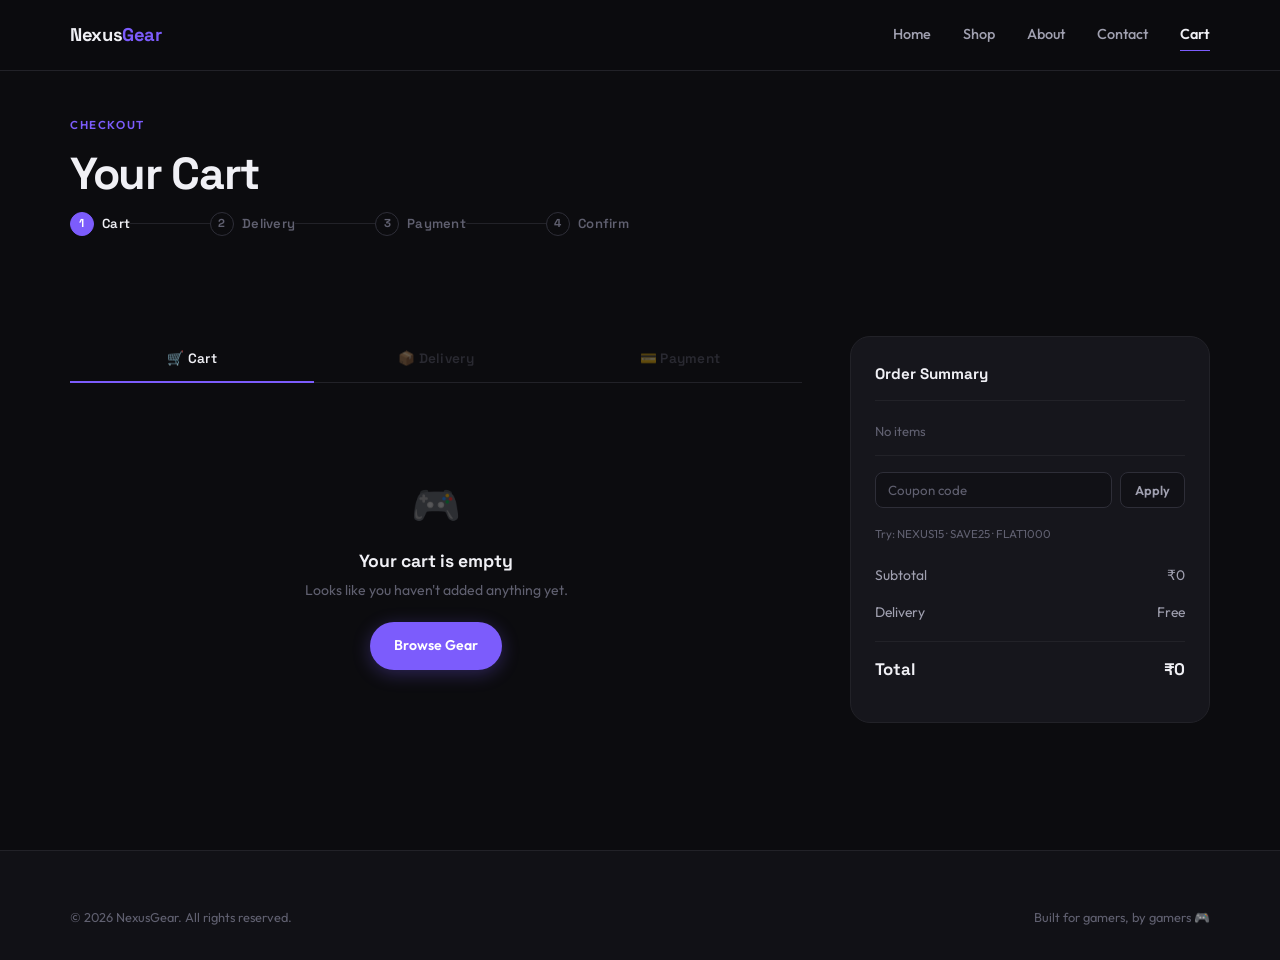
==== html/cart.html @ f3fbabcd "Restructure codebase into js, css, html folders and release premium responsive checkout modal + cart" ====
<!DOCTYPE html>
<html lang="en">
<head>
  <meta charset="UTF-8"/>
  <meta name="viewport" content="width=device-width,initial-scale=1.0"/>
  <meta name="description" content="Your NexusGear cart — review items, enter delivery details and pay securely."/>
  <title>NexusGear | Cart & Checkout</title>
  <link rel="preconnect" href="https://fonts.googleapis.com"/>
  <link rel="preconnect" href="https://fonts.gstatic.com" crossorigin/>
  <link href="https://fonts.googleapis.com/css2?family=Outfit:wght@300;400;500;600;700&family=Space+Grotesk:wght@400;500;600;700&display=swap" rel="stylesheet"/>
  <link rel="stylesheet" href="../css/style.css"/>
</head>
<body>

<header class="site-header">
  <div class="container header-row">
    <a href="index.html" class="brand">Nexus<span>Gear</span></a>
    <button class="nav-toggle" id="navToggle" aria-label="Toggle menu">
      <span></span><span></span><span></span>
    </button>
    <nav class="site-nav" id="siteNav">
      <a href="index.html">Home</a>
      <a href="shop.html">Shop</a>
      <a href="about.html">About</a>
      <a href="contact.html">Contact</a>
      <a href="cart.html" class="cart-link active">Cart <span class="cart-count" id="cartCount">0</span></a>
    </nav>
  </div>
</header>

<!-- PAGE TITLE -->
<section style="padding:44px 0 0">
  <div class="container">
    <p class="eyebrow">Checkout</p>
    <h1 style="font-size:clamp(1.8rem,4vw,2.8rem);margin-bottom:12px">Your Cart</h1>

    <!-- Step progress -->
    <div class="checkout-steps" id="checkoutSteps">
      <div class="step active" id="step1">
        <span class="step-num">1</span> Cart
      </div>
      <div class="step-line"></div>
      <div class="step" id="step2">
        <span class="step-num">2</span> Delivery
      </div>
      <div class="step-line"></div>
      <div class="step" id="step3">
        <span class="step-num">3</span> Payment
      </div>
      <div class="step-line"></div>
      <div class="step" id="step4">
        <span class="step-num">4</span> Confirm
      </div>
    </div>
  </div>
</section>

<div class="container cart-layout">

  <!-- LEFT — tabs panel -->
  <div>
    <!-- Tab buttons -->
    <div class="cart-tabs" id="cartTabs">
      <button class="cart-tab active" data-tab="cart"     id="tabCart">🛒 Cart</button>
      <button class="cart-tab"        data-tab="delivery" id="tabDelivery" disabled>📦 Delivery</button>
      <button class="cart-tab"        data-tab="payment"  id="tabPayment"  disabled>💳 Payment</button>
    </div>

    <!-- TAB 1: Cart Items -->
    <div id="panelCart">
      <div id="cartItemsList"></div>

      <!-- empty state -->
      <div class="cart-empty" id="cartEmpty" style="display:none">
        <div class="cart-empty-icon">🎮</div>
        <h3>Your cart is empty</h3>
        <p>Looks like you haven't added anything yet.</p>
        <a href="shop.html" class="btn btn-primary" style="margin-top:20px">Browse Gear</a>
      </div>

      <div id="cartItemsFooter" style="margin-top:24px;display:flex;gap:12px;flex-wrap:wrap">
        <a href="shop.html" class="btn btn-outline">← Continue Shopping</a>
        <button class="btn btn-primary" id="goToDelivery">Proceed to Delivery →</button>
      </div>
    </div>

    <!-- TAB 2: Delivery -->
    <div id="panelDelivery" style="display:none">
      <div class="cart-panel">
        <p class="cart-panel-title">Delivery Address</p>
        <form id="addressForm">
          <div class="form-grid" style="margin-bottom:14px">
            <div class="form-group">
              <label>First Name *</label>
              <input type="text" id="fname" placeholder="Rahul" required/>
            </div>
            <div class="form-group">
              <label>Last Name *</label>
              <input type="text" id="lname" placeholder="Sharma" required/>
            </div>
          </div>
          <div class="form-grid single" style="margin-bottom:14px">
            <div class="form-group">
              <label>Mobile *</label>
              <input type="tel" id="phone" placeholder="10-digit number" maxlength="10" required/>
            </div>
          </div>
          <div class="form-grid single" style="margin-bottom:14px">
            <div class="form-group">
              <label>Address Line 1 *</label>
              <input type="text" id="addr1" placeholder="Flat, Building, Street" required/>
            </div>
          </div>
          <div class="form-grid single" style="margin-bottom:14px">
            <div class="form-group">
              <label>Address Line 2</label>
              <input type="text" id="addr2" placeholder="Area, Landmark (optional)"/>
            </div>
          </div>
          <div class="form-grid" style="margin-bottom:14px">
            <div class="form-group">
              <label>City *</label>
              <input type="text" id="city" placeholder="Mumbai" required/>
            </div>
            <div class="form-group">
              <label>Pincode *</label>
              <input type="text" id="pin" placeholder="400001" maxlength="6" required/>
            </div>
          </div>
          <div class="form-grid single" style="margin-bottom:24px">
            <div class="form-group">
              <label>State *</label>
              <select id="state" required>
                <option value="">Select State</option>
                <option>Maharashtra</option><option>Delhi</option><option>Karnataka</option>
                <option>Tamil Nadu</option><option>Gujarat</option><option>Rajasthan</option>
                <option>Uttar Pradesh</option><option>West Bengal</option><option>Telangana</option>
                <option>Kerala</option><option>Madhya Pradesh</option><option>Punjab</option>
              </select>
            </div>
          </div>

          <p class="form-section-title" style="margin-bottom:12px">Delivery Option</p>
          <div class="delivery-opts" style="margin-bottom:24px">
            <label class="delivery-opt">
              <input type="radio" name="delivery" value="standard" checked/>
              <div>
                <strong>Standard Delivery</strong>
                <span>3–5 business days · Free</span>
              </div>
            </label>
            <label class="delivery-opt">
              <input type="radio" name="delivery" value="express"/>
              <div>
                <strong>Express Delivery</strong>
                <span>1–2 business days · ₹149</span>
              </div>
            </label>
          </div>

          <div style="display:flex;gap:12px;flex-wrap:wrap">
            <button type="button" class="btn btn-outline" id="backToCart">← Back</button>
            <button type="submit" class="btn btn-primary">Continue to Payment →</button>
          </div>
        </form>
      </div>
    </div>

    <!-- TAB 3: Payment -->
    <div id="panelPayment" style="display:none">
      <div class="cart-panel">
        <p class="cart-panel-title">Payment Method</p>

        <div class="pay-methods">
          <label class="pay-method">
            <input type="radio" name="pay" value="upi" checked/>
            <span class="pay-icon-emoji">📲</span>
            <span>UPI</span>
          </label>
          <label class="pay-method">
            <input type="radio" name="pay" value="card"/>
            <span class="pay-icon-emoji">💳</span>
            <span>Card</span>
          </label>
          <label class="pay-method">
            <input type="radio" name="pay" value="netbanking"/>
            <span class="pay-icon-emoji">🏦</span>
            <span>Net Banking</span>
          </label>
          <label class="pay-method">
            <input type="radio" name="pay" value="cod"/>
            <span class="pay-icon-emoji">💵</span>
            <span>Cash on Delivery</span>
          </label>
        </div>

        <!-- UPI form -->
        <div class="pay-form-section" id="formUpi">
          <div class="form-group">
            <label>UPI ID</label>
            <input type="text" placeholder="yourname@upi"/>
          </div>
        </div>

        <!-- Card form -->
        <div class="pay-form-section" id="formCard" style="display:none">
          <div class="form-grid single" style="margin-bottom:12px">
            <div class="form-group">
              <label>Card Number</label>
              <input type="text" placeholder="1234 5678 9012 3456" maxlength="19"/>
            </div>
          </div>
          <div class="form-grid" style="margin-bottom:12px">
            <div class="form-group">
              <label>Expiry</label>
              <input type="text" placeholder="MM/YY" maxlength="5"/>
            </div>
            <div class="form-group">
              <label>CVV</label>
              <input type="text" placeholder="•••" maxlength="3"/>
            </div>
          </div>
          <div class="form-group">
            <label>Name on Card</label>
            <input type="text" placeholder="As printed on card"/>
          </div>
        </div>

        <!-- Net Banking form -->
        <div class="pay-form-section" id="formNetbanking" style="display:none">
          <div class="form-group">
            <label>Select Bank</label>
            <select>
              <option>State Bank of India</option>
              <option>HDFC Bank</option>
              <option>ICICI Bank</option>
              <option>Axis Bank</option>
              <option>Kotak Mahindra</option>
              <option>Other</option>
            </select>
          </div>
        </div>

        <!-- COD info -->
        <div class="pay-form-section" id="formCod" style="display:none">
          <p style="font-size:0.85rem;color:var(--ink-3);padding:14px;background:var(--bg-alt);border-radius:8px;border:1px solid var(--border)">
            Pay with cash when your order is delivered. Please keep the exact amount ready.
          </p>
        </div>

        <div style="display:flex;gap:12px;flex-wrap:wrap;margin-top:24px">
          <button type="button" class="btn btn-outline" id="backToDelivery">← Back</button>
          <button type="button" class="btn btn-primary" id="placeOrder">Place Order →</button>
        </div>
      </div>
    </div>

    <!-- TAB 4: Confirmation -->
    <div id="panelConfirm" style="display:none">
      <div class="cart-panel">
        <div class="confirm-screen">
          <div class="confirm-check">✓</div>
          <h2>Order Placed! 🎉</h2>
          <p>Your order has been confirmed. Get ready to level up!</p>
          <div class="order-id-tag" id="orderIdTag">#NG-000000</div>
          <p style="color:var(--ink-3);font-size:0.85rem">🚀 Expected delivery: <strong id="deliveryDate" style="color:var(--ink)"></strong></p>
          <div id="confirmedItems" style="margin:20px 0;text-align:left;width:100%"></div>
          <a href="shop.html" class="btn btn-primary" style="margin-top:8px">Continue Shopping</a>
        </div>
      </div>
    </div>
  </div>

  <!-- RIGHT — order summary -->
  <div>
    <div class="order-box" id="orderBox">
      <p class="order-box-title">Order Summary</p>

      <!-- Mini cart preview -->
      <div id="orderMiniCart" style="margin-bottom:12px;border-bottom:1px solid var(--border);padding-bottom:12px"></div>

      <!-- Coupon -->
      <div class="coupon-row">
        <input type="text" class="coupon-input" id="couponInput" placeholder="Coupon code"/>
        <button class="apply-btn" id="applyCoupon">Apply</button>
      </div>
      <p class="coupon-hint">Try: NEXUS15 · SAVE25 · FLAT1000</p>
      <p class="coupon-msg" id="couponMsg"></p>

      <!-- Totals -->
      <div style="margin-top:14px">
        <div class="order-row"><span>Subtotal</span><span id="sumSub">₹0</span></div>
        <div class="order-row" id="discRow" style="display:none"><span>Discount (<span id="couponLabel"></span>)</span><span class="saving" id="sumDisc">-₹0</span></div>
        <div class="order-row"><span>Delivery</span><span id="sumDelivery">Free</span></div>
        <div class="order-row total"><span>Total</span><span id="sumTotal">₹0</span></div>
      </div>

      <p id="savingMsg" style="font-size:0.75rem;color:var(--accent-g);margin-top:8px;font-weight:600"></p>
    </div>
  </div>

</div>

<!-- Footer -->
<footer class="site-footer" style="margin-top:60px">
  <div class="container">
    <div class="footer-bottom">
      <p>© 2026 NexusGear. All rights reserved.</p>
      <p>Built for gamers, by gamers 🎮</p>
    </div>
  </div>
</footer>

<div class="toast-wrap" id="toastWrap"></div>
<script src="../js/script.js"></script>
</body>
</html>
---- css/style.css ----
@import url('https://fonts.googleapis.com/css2?family=Outfit:wght@300;400;500;600;700&family=Space+Grotesk:wght@400;500;600;700&display=swap');

/* ── VARIABLES ── */
:root {
  --bg:       #0c0c0f;
  --bg-alt:   #111116;
  --bg-card:  #16161c;
  --border:   #222228;
  --border-light: #2e2e38;

  --ink:      #f0f0f5;
  --ink-2:    #a0a0b0;
  --ink-3:    #606070;

  --accent:   #7c5cfc;
  --accent-2: #22d3ee;
  --accent-3: #f43f5e;
  --accent-g: #22c55e;

  --radius:   12px;
  --radius-lg:20px;

  --font-head: 'Space Grotesk', sans-serif;
  --font-body: 'Outfit', sans-serif;
  --ease:      cubic-bezier(0.4,0,0.2,1);
}

/* ── RESET ── */
*, *::before, *::after { box-sizing: border-box; margin: 0; padding: 0; }
html { scroll-behavior: smooth; }
body {
  font-family: var(--font-body);
  background: var(--bg);
  color: var(--ink);
  line-height: 1.65;
  min-height: 100vh;
}
a { color: inherit; text-decoration: none; }
img { display: block; max-width: 100%; }
button { font-family: inherit; cursor: pointer; }

/* ── LAYOUT ── */
.container { width: min(1140px, 92vw); margin: 0 auto; }
.section   { padding: 80px 0; }

/* ── HEADER ── */
.site-header {
  position: sticky;
  top: 0;
  z-index: 50;
  background: rgba(12,12,15,0.92);
  border-bottom: 1px solid var(--border);
  backdrop-filter: blur(16px);
}

.header-row {
  display: flex;
  align-items: center;
  justify-content: space-between;
  padding: 20px 0;
  gap: 24px;
}

.brand {
  font-family: var(--font-head);
  font-size: 1.15rem;
  font-weight: 700;
  letter-spacing: -0.02em;
  color: var(--ink);
}

.brand span { color: var(--accent); }

.site-nav {
  display: flex;
  align-items: center;
  gap: 32px;
}

.site-nav a {
  font-size: 0.9rem;
  font-weight: 500;
  color: var(--ink-2);
  transition: color 0.2s var(--ease);
  position: relative;
}

.site-nav a::after {
  content: '';
  position: absolute;
  bottom: -4px; left: 0; right: 0;
  height: 1px;
  background: var(--accent);
  transform: scaleX(0);
  transition: transform 0.2s var(--ease);
}

.site-nav a:hover,
.site-nav a.active { color: var(--ink); }

.site-nav a.active::after,
.site-nav a:hover::after { transform: scaleX(1); }

.cart-link {
  display: flex;
  align-items: center;
  gap: 6px;
  font-weight: 600 !important;
  color: var(--ink) !important;
}

.cart-count {
  background: var(--accent);
  color: #fff;
  font-size: 0.7rem;
  font-weight: 700;
  min-width: 20px;
  height: 20px;
  border-radius: 999px;
  display: inline-flex;
  align-items: center;
  justify-content: center;
  padding: 0 5px;
}

/* Hamburger */
.nav-toggle {
  display: none;
  flex-direction: column;
  gap: 5px;
  background: transparent;
  border: 1px solid var(--border-light);
  border-radius: 8px;
  padding: 9px 11px;
  cursor: pointer;
}
.nav-toggle span {
  display: block;
  width: 18px; height: 1.5px;
  background: var(--ink);
  border-radius: 2px;
  transition: 0.2s;
}

/* ── BUTTONS ── */
.btn {
  display: inline-flex;
  align-items: center;
  justify-content: center;
  gap: 8px;
  padding: 12px 24px;
  border-radius: 999px;
  font-family: var(--font-body);
  font-size: 0.88rem;
  font-weight: 600;
  cursor: pointer;
  border: none;
  transition: all 0.22s var(--ease);
  text-decoration: none;
  white-space: nowrap;
}

.btn-primary {
  background: var(--accent);
  color: #fff;
  box-shadow: 0 4px 18px rgba(124,92,252,0.3);
}
.btn-primary:hover {
  background: #6a49f0;
  transform: translateY(-1px);
  box-shadow: 0 8px 24px rgba(124,92,252,0.4);
}

.btn-outline {
  background: transparent;
  color: var(--ink);
  border: 1px solid var(--border-light);
}
.btn-outline:hover {
  border-color: var(--accent);
  color: var(--accent);
}

.btn-ghost {
  background: transparent;
  color: var(--ink-2);
  padding: 0;
  font-size: 0.85rem;
  font-weight: 500;
}
.btn-ghost:hover { color: var(--ink); }

.btn-sm {
  padding: 8px 16px;
  font-size: 0.8rem;
}

/* ── TYPOGRAPHY ── */
h1, h2, h3, h4 { font-family: var(--font-head); font-weight: 700; line-height: 1.15; }
h1 { font-size: clamp(2.4rem, 5vw, 4rem); letter-spacing: -0.03em; }
h2 { font-size: clamp(1.6rem, 3vw, 2.4rem); letter-spacing: -0.02em; }
h3 { font-size: 1.1rem; }
.eyebrow {
  font-size: 0.72rem;
  font-weight: 600;
  letter-spacing: 0.14em;
  text-transform: uppercase;
  color: var(--accent);
  margin-bottom: 14px;
}
.lead {
  font-size: 1rem;
  color: var(--ink-2);
  line-height: 1.7;
  max-width: 520px;
}

/* ── HERO ── */
.hero {
  padding: 100px 0 80px;
  min-height: 86vh;
  display: flex;
  align-items: center;
  position: relative;
  overflow: hidden;
}

.hero::before {
  content: '';
  position: absolute;
  right: -100px; top: -100px;
  width: 600px; height: 600px;
  border-radius: 50%;
  background: radial-gradient(circle, rgba(124,92,252,0.08) 0%, transparent 70%);
  pointer-events: none;
}

.hero-grid {
  display: grid;
  grid-template-columns: 1fr 1fr;
  gap: 60px;
  align-items: center;
}

.hero-title { margin-bottom: 20px; }

.hero-title em {
  font-style: normal;
  color: var(--accent);
}

.hero-actions {
  display: flex;
  gap: 12px;
  flex-wrap: wrap;
  margin-top: 32px;
}

.hero-stats {
  display: flex;
  gap: 32px;
  margin-top: 40px;
  padding-top: 32px;
  border-top: 1px solid var(--border);
}

.hstat strong {
  display: block;
  font-family: var(--font-head);
  font-size: 1.5rem;
  font-weight: 700;
  color: var(--ink);
}
.hstat span {
  font-size: 0.78rem;
  color: var(--ink-3);
  text-transform: uppercase;
  letter-spacing: 0.06em;
}

/* Hero card (right side) */
.hero-card {
  background: var(--bg-card);
  border: 1px solid var(--border);
  border-radius: var(--radius-lg);
  overflow: hidden;
  position: relative;
}

.hero-card-img {
  width: 100%;
  height: 340px;
  object-fit: cover;
  display: block;
}

.hero-card-body {
  padding: 22px 24px;
  display: flex;
  align-items: center;
  justify-content: space-between;
  gap: 12px;
}

.hero-card-info p {
  font-size: 0.72rem;
  color: var(--ink-3);
  text-transform: uppercase;
  letter-spacing: 0.08em;
  margin-bottom: 4px;
}

.hero-card-info strong {
  font-family: var(--font-head);
  font-size: 1rem;
  color: var(--ink);
}

.hero-card-price {
  font-family: var(--font-head);
  font-size: 1.2rem;
  font-weight: 700;
  color: var(--accent);
  white-space: nowrap;
}

.hero-tag {
  position: absolute;
  top: 16px; left: 16px;
  background: var(--accent);
  color: #fff;
  font-size: 0.72rem;
  font-weight: 600;
  padding: 5px 12px;
  border-radius: 999px;
  letter-spacing: 0.04em;
}

/* ── SECTION HEADER ── */
.sec-header {
  display: flex;
  align-items: flex-end;
  justify-content: space-between;
  margin-bottom: 40px;
  gap: 16px;
  flex-wrap: wrap;
}
.sec-header h2 { margin: 0; }

/* ── CATEGORY CHIPS ── */
.cat-chips {
  display: flex;
  gap: 8px;
  flex-wrap: wrap;
  margin-bottom: 36px;
}

.cat-chip {
  padding: 8px 18px;
  border-radius: 999px;
  border: 1px solid var(--border-light);
  background: transparent;
  color: var(--ink-2);
  font-size: 0.83rem;
  font-weight: 500;
  font-family: var(--font-body);
  cursor: pointer;
  transition: all 0.18s var(--ease);
}

.cat-chip:hover { border-color: var(--accent); color: var(--accent); }
.cat-chip.active { background: var(--accent); border-color: var(--accent); color: #fff; }

/* ── PRODUCT GRID ── */
.product-grid {
  display: grid;
  grid-template-columns: repeat(auto-fill, minmax(240px, 1fr));
  gap: 20px;
}

/* ── PRODUCT CARD ── */
.product-card {
  background: var(--bg-card);
  border: 1px solid var(--border);
  border-radius: var(--radius-lg);
  overflow: hidden;
  transition: border-color 0.22s var(--ease), transform 0.22s var(--ease);
  cursor: pointer;
  position: relative;
  display: flex;
  flex-direction: column;
}

.product-card:hover {
  border-color: var(--border-light);
  transform: translateY(-3px);
}

.card-thumb {
  position: relative;
  overflow: hidden;
  aspect-ratio: 4/3;
  background: var(--bg-alt);
}

.card-thumb img {
  width: 100%;
  height: 100%;
  object-fit: cover;
  transition: transform 0.4s var(--ease);
}

.product-card:hover .card-thumb img { transform: scale(1.05); }

.card-badge {
  position: absolute;
  top: 12px; left: 12px;
  background: var(--accent);
  color: #fff;
  font-size: 0.68rem;
  font-weight: 700;
  padding: 4px 10px;
  border-radius: 999px;
  letter-spacing: 0.04em;
  text-transform: uppercase;
}
.card-badge.new  { background: var(--accent-2); color: var(--bg); }
.card-badge.sale { background: var(--accent-3); }

/* Wishlist btn */
.card-wish {
  position: absolute;
  top: 12px; right: 12px;
  width: 32px; height: 32px;
  background: rgba(12,12,15,0.8);
  border: 1px solid var(--border-light);
  border-radius: 8px;
  display: flex;
  align-items: center;
  justify-content: center;
  font-size: 0.9rem;
  cursor: pointer;
  transition: all 0.18s var(--ease);
  backdrop-filter: blur(8px);
  opacity: 0;
}
.product-card:hover .card-wish { opacity: 1; }
.card-wish:hover, .card-wish.active {
  background: var(--accent-3);
  border-color: var(--accent-3);
  color: #fff;
}

.card-body {
  padding: 16px 18px 18px;
  display: flex;
  flex-direction: column;
  flex: 1;
}

.card-brand {
  font-size: 0.68rem;
  font-weight: 600;
  letter-spacing: 0.1em;
  text-transform: uppercase;
  color: var(--ink-3);
  margin-bottom: 5px;
}

.card-name {
  font-family: var(--font-head);
  font-size: 0.95rem;
  font-weight: 600;
  color: var(--ink);
  line-height: 1.35;
  margin-bottom: 10px;
  display: -webkit-box;
  -webkit-line-clamp: 2;
  -webkit-box-orient: vertical;
  overflow: hidden;
}

.card-rating {
  display: flex;
  align-items: center;
  gap: 6px;
  margin-bottom: 12px;
}

.card-stars { color: #f59e0b; font-size: 0.78rem; }
.card-rev   { font-size: 0.72rem; color: var(--ink-3); }

.card-footer {
  display: flex;
  align-items: center;
  justify-content: space-between;
  gap: 8px;
  margin-top: auto;
}

.card-price {
  display: flex;
  flex-direction: column;
  gap: 2px;
}

.price-now {
  font-family: var(--font-head);
  font-size: 1.05rem;
  font-weight: 700;
  color: var(--ink);
}

.price-was {
  font-size: 0.75rem;
  color: var(--ink-3);
  text-decoration: line-through;
}

.price-off {
  font-size: 0.68rem;
  font-weight: 700;
  color: var(--accent-g);
  background: rgba(34,197,94,0.1);
  padding: 1px 6px;
  border-radius: 4px;
}

.card-add {
  background: var(--bg-alt);
  border: 1px solid var(--border-light);
  border-radius: 8px;
  color: var(--ink-2);
  width: 36px; height: 36px;
  display: flex;
  align-items: center;
  justify-content: center;
  font-size: 1.2rem;
  flex-shrink: 0;
  transition: all 0.18s var(--ease);
}
.card-add:hover {
  background: var(--accent);
  border-color: var(--accent);
  color: #fff;
}

/* ── SHOP PAGE LAYOUT ── */
.shop-layout {
  display: grid;
  grid-template-columns: 220px 1fr;
  gap: 40px;
  align-items: start;
}

/* ── FILTER SIDEBAR ── */
.filter-panel {
  position: sticky;
  top: 90px;
}

.filter-title {
  font-family: var(--font-head);
  font-size: 0.78rem;
  font-weight: 700;
  letter-spacing: 0.1em;
  text-transform: uppercase;
  color: var(--ink-3);
  margin-bottom: 20px;
  display: flex;
  justify-content: space-between;
  align-items: center;
}

.filter-clear-btn {
  background: none;
  border: none;
  color: var(--accent);
  font-size: 0.75rem;
  font-family: var(--font-body);
  cursor: pointer;
  padding: 0;
}

.filter-group {
  margin-bottom: 28px;
  padding-bottom: 28px;
  border-bottom: 1px solid var(--border);
}
.filter-group:last-child { border-bottom: none; margin-bottom: 0; padding-bottom: 0; }

.filter-group-title {
  font-family: var(--font-head);
  font-size: 0.85rem;
  font-weight: 600;
  color: var(--ink);
  margin-bottom: 14px;
}

.filter-option {
  display: flex;
  align-items: center;
  gap: 10px;
  padding: 5px 0;
  cursor: pointer;
  font-size: 0.85rem;
  color: var(--ink-2);
  transition: color 0.15s;
}
.filter-option:hover { color: var(--ink); }

.filter-option input[type="radio"],
.filter-option input[type="checkbox"] {
  appearance: none;
  width: 15px; height: 15px;
  border: 1px solid var(--border-light);
  border-radius: 4px;
  background: transparent;
  cursor: pointer;
  flex-shrink: 0;
  transition: all 0.15s;
  position: relative;
}
.filter-option input[type="radio"] { border-radius: 50%; }
.filter-option input:checked {
  background: var(--accent);
  border-color: var(--accent);
}
.filter-option input:checked::after {
  content: '✓';
  position: absolute;
  inset: 0;
  display: flex;
  align-items: center;
  justify-content: center;
  color: #fff;
  font-size: 0.6rem;
  font-weight: 700;
}

/* Price range */
.price-row {
  display: flex;
  justify-content: space-between;
  font-size: 0.8rem;
  color: var(--ink-2);
  margin-bottom: 10px;
}
.price-row span:last-child { color: var(--accent); font-weight: 600; }

.range-slider {
  -webkit-appearance: none;
  width: 100%;
  height: 3px;
  background: var(--border-light);
  border-radius: 2px;
  outline: none;
  cursor: pointer;
  margin-bottom: 8px;
}
.range-slider::-webkit-slider-thumb {
  -webkit-appearance: none;
  width: 14px; height: 14px;
  border-radius: 50%;
  background: var(--accent);
  cursor: pointer;
}

/* ── PRODUCTS AREA ── */
.products-toolbar {
  display: flex;
  align-items: center;
  justify-content: space-between;
  margin-bottom: 24px;
  flex-wrap: wrap;
  gap: 12px;
}

.results-info {
  font-size: 0.83rem;
  color: var(--ink-3);
}

.sort-select {
  background: var(--bg-card);
  border: 1px solid var(--border-light);
  border-radius: 8px;
  color: var(--ink);
  padding: 8px 12px;
  font-size: 0.83rem;
  font-family: var(--font-body);
  outline: none;
  cursor: pointer;
}
.sort-select option { background: var(--bg-card); }

/* ── TOAST ── */
.toast-wrap {
  position: fixed;
  bottom: 24px; right: 24px;
  z-index: 9999;
  display: flex;
  flex-direction: column;
  gap: 8px;
  pointer-events: none;
}
.toast {
  background: var(--bg-card);
  border: 1px solid var(--border-light);
  border-radius: 10px;
  padding: 13px 18px;
  font-size: 0.85rem;
  color: var(--ink);
  display: flex;
  align-items: center;
  gap: 10px;
  pointer-events: all;
  min-width: 240px;
  animation: toastIn 0.28s var(--ease);
  box-shadow: 0 8px 24px rgba(0,0,0,0.4);
}
.toast.removing { animation: toastOut 0.28s var(--ease) forwards; }
@keyframes toastIn  { from { transform: translateX(110%); opacity:0; } to { transform: translateX(0); opacity:1; } }
@keyframes toastOut { from { transform: translateX(0); opacity:1; } to { transform: translateX(110%); opacity:0; } }

/* ── CART PAGE ── */
.cart-layout {
  display: grid;
  grid-template-columns: 1fr 360px;
  gap: 48px;
  align-items: start;
  padding: 60px 0;
}

/* Progress bar */
.checkout-steps {
  display: flex;
  align-items: center;
  gap: 0;
  margin-bottom: 40px;
}
.step {
  display: flex;
  align-items: center;
  gap: 8px;
  font-size: 0.82rem;
  font-weight: 600;
  color: var(--ink-3);
  font-family: var(--font-head);
  letter-spacing: 0.02em;
}
.step-num {
  width: 24px; height: 24px;
  border-radius: 50%;
  border: 1px solid var(--border-light);
  display: flex; align-items: center; justify-content: center;
  font-size: 0.72rem;
  font-weight: 700;
}
.step.active { color: var(--ink); }
.step.active .step-num { background: var(--accent); border-color: var(--accent); color: #fff; }
.step.done .step-num { background: var(--accent-g); border-color: var(--accent-g); color: #fff; }
.step-line { flex: 1; height: 1px; background: var(--border); max-width: 80px; }

/* Cart panels */
.cart-panel {
  background: var(--bg-card);
  border: 1px solid var(--border);
  border-radius: var(--radius-lg);
  padding: 28px;
}

.cart-panel-title {
  font-family: var(--font-head);
  font-size: 1rem;
  font-weight: 700;
  margin-bottom: 24px;
  padding-bottom: 16px;
  border-bottom: 1px solid var(--border);
}

/* Cart tabs */
.cart-tabs {
  display: flex;
  gap: 0;
  border-bottom: 1px solid var(--border);
  margin-bottom: 28px;
}

.cart-tab {
  flex: 1;
  background: none;
  border: none;
  border-bottom: 2px solid transparent;
  color: var(--ink-3);
  font-family: var(--font-head);
  font-size: 0.85rem;
  font-weight: 600;
  padding: 14px 0;
  cursor: pointer;
  letter-spacing: 0.02em;
  transition: all 0.18s var(--ease);
  margin-bottom: -1px;
}

.cart-tab.active {
  color: var(--ink);
  border-bottom-color: var(--accent);
}

.cart-tab:disabled {
  opacity: 0.35;
  cursor: not-allowed;
}

/* Cart item */
.cart-item {
  display: flex;
  gap: 16px;
  padding: 16px 0;
  border-bottom: 1px solid var(--border);
}
.cart-item:last-child { border-bottom: none; }

.cart-item-img {
  width: 80px; height: 80px;
  border-radius: 10px;
  overflow: hidden;
  border: 1px solid var(--border);
  flex-shrink: 0;
  background: var(--bg-alt);
}
.cart-item-img img { width:100%; height:100%; object-fit:cover; }

.cart-item-info { flex: 1; min-width: 0; }
.cart-item-brand { font-size: 0.68rem; font-weight: 600; letter-spacing: 0.08em; text-transform: uppercase; color: var(--ink-3); margin-bottom: 3px; }
.cart-item-name  { font-family: var(--font-head); font-size: 0.9rem; font-weight: 600; color: var(--ink); margin-bottom: 12px; white-space: nowrap; overflow: hidden; text-overflow: ellipsis; }

.item-controls { display: flex; align-items: center; gap: 8px; }
.qty-btn {
  width: 28px; height: 28px;
  background: var(--bg-alt);
  border: 1px solid var(--border-light);
  border-radius: 6px;
  color: var(--ink);
  font-size: 1rem;
  display: flex; align-items: center; justify-content: center;
  cursor: pointer;
  transition: all 0.15s;
}
.qty-btn:hover { border-color: var(--accent); color: var(--accent); }
.qty-num { font-family: var(--font-head); font-size: 0.9rem; font-weight: 600; min-width: 20px; text-align: center; }

.item-del {
  background: none;
  border: none;
  color: var(--ink-3);
  font-size: 0.78rem;
  cursor: pointer;
  margin-left: auto;
  transition: color 0.15s;
}
.item-del:hover { color: var(--accent-3); }

.item-price { font-family: var(--font-head); font-size: 1rem; font-weight: 700; color: var(--ink); white-space: nowrap; }

/* Cart empty */
.cart-empty {
  text-align: center;
  padding: 60px 20px;
}
.cart-empty-icon { font-size: 2.5rem; margin-bottom: 14px; opacity: 0.4; }
.cart-empty h3 { font-size: 1.1rem; margin-bottom: 8px; }
.cart-empty p { color: var(--ink-3); font-size: 0.88rem; }

/* Order summary sidebar */
.order-box {
  background: var(--bg-card);
  border: 1px solid var(--border);
  border-radius: var(--radius-lg);
  padding: 24px;
  position: sticky;
  top: 90px;
}

.order-box-title {
  font-family: var(--font-head);
  font-size: 0.95rem;
  font-weight: 700;
  margin-bottom: 20px;
  padding-bottom: 14px;
  border-bottom: 1px solid var(--border);
}

.order-row {
  display: flex;
  justify-content: space-between;
  align-items: center;
  font-size: 0.87rem;
  color: var(--ink-2);
  padding: 7px 0;
}

.order-row.total {
  border-top: 1px solid var(--border);
  margin-top: 10px;
  padding-top: 14px;
  font-family: var(--font-head);
  font-size: 1.05rem;
  font-weight: 700;
  color: var(--ink);
}

.order-row .saving { color: var(--accent-g); font-size: 0.78rem; }

/* Coupon */
.coupon-row {
  display: flex;
  gap: 8px;
  margin: 16px 0;
}
.coupon-input {
  flex: 1;
  background: var(--bg-alt);
  border: 1px solid var(--border-light);
  border-radius: 8px;
  color: var(--ink);
  padding: 9px 12px;
  font-size: 0.83rem;
  font-family: var(--font-body);
  outline: none;
  transition: border-color 0.15s;
}
.coupon-input:focus { border-color: var(--accent); }
.coupon-input::placeholder { color: var(--ink-3); }

.apply-btn {
  background: var(--bg-alt);
  border: 1px solid var(--border-light);
  border-radius: 8px;
  color: var(--ink-2);
  padding: 9px 14px;
  font-size: 0.8rem;
  font-weight: 600;
  font-family: var(--font-body);
  cursor: pointer;
  transition: all 0.15s;
  white-space: nowrap;
}
.apply-btn:hover { border-color: var(--accent); color: var(--accent); }

.coupon-hint { font-size: 0.72rem; color: var(--ink-3); margin-top: 4px; }
.coupon-msg  { font-size: 0.78rem; font-weight: 600; margin-top: 6px; }
.coupon-msg.ok  { color: var(--accent-g); }
.coupon-msg.err { color: var(--accent-3); }

/* ── CHECKOUT FORMS ── */
.form-section { margin-bottom: 24px; }

.form-section-title {
  font-family: var(--font-head);
  font-size: 0.78rem;
  font-weight: 700;
  letter-spacing: 0.08em;
  text-transform: uppercase;
  color: var(--ink-3);
  margin-bottom: 16px;
}

.form-grid { display: grid; grid-template-columns: 1fr 1fr; gap: 14px; }
.form-grid.single { grid-template-columns: 1fr; }

.form-group { display: flex; flex-direction: column; gap: 6px; }
.form-group label {
  font-size: 0.78rem;
  font-weight: 600;
  color: var(--ink-3);
  letter-spacing: 0.04em;
}
.form-group input,
.form-group select,
.form-group textarea {
  background: var(--bg-alt);
  border: 1px solid var(--border-light);
  border-radius: 8px;
  color: var(--ink);
  padding: 10px 14px;
  font-size: 0.87rem;
  font-family: var(--font-body);
  outline: none;
  transition: border-color 0.15s;
  width: 100%;
}
.form-group input:focus,
.form-group select:focus { border-color: var(--accent); }
.form-group input::placeholder { color: var(--ink-3); }
.form-group select option { background: var(--bg-card); }

/* Delivery options */
.delivery-opts { display: flex; flex-direction: column; gap: 8px; }

.delivery-opt {
  display: flex;
  align-items: center;
  gap: 12px;
  background: var(--bg-alt);
  border: 1px solid var(--border-light);
  border-radius: 10px;
  padding: 12px 14px;
  cursor: pointer;
  transition: all 0.15s;
}
.delivery-opt:has(input:checked) { border-color: var(--accent); background: rgba(124,92,252,0.06); }
.delivery-opt input[type="radio"] {
  appearance: none;
  width: 16px; height: 16px;
  border: 1px solid var(--border-light);
  border-radius: 50%;
  background: transparent;
  cursor: pointer;
  flex-shrink: 0;
  transition: all 0.15s;
}
.delivery-opt input:checked { background: var(--accent); border-color: var(--accent); }
.delivery-opt strong { font-size: 0.87rem; font-weight: 600; color: var(--ink); }
.delivery-opt span  { font-size: 0.75rem; color: var(--ink-3); display: block; margin-top: 2px; }

/* Payment methods */
.pay-methods { display: grid; grid-template-columns: 1fr 1fr; gap: 8px; margin-bottom: 18px; }

.pay-method {
  display: flex;
  align-items: center;
  gap: 10px;
  background: var(--bg-alt);
  border: 1px solid var(--border-light);
  border-radius: 10px;
  padding: 12px;
  cursor: pointer;
  transition: all 0.15s;
  font-size: 0.83rem;
  font-weight: 600;
  color: var(--ink-2);
}
.pay-method:has(input:checked) { border-color: var(--accent); color: var(--ink); }
.pay-method input[type="radio"] {
  appearance: none;
  width: 15px; height: 15px;
  border: 1px solid var(--border-light);
  border-radius: 50%;
  background: transparent;
  cursor: pointer;
  flex-shrink: 0;
  transition: all 0.15s;
}
.pay-method input:checked { background: var(--accent); border-color: var(--accent); }
.pay-icon-emoji { font-size: 1.2rem; }

.pay-form-section { margin-top: 16px; }

/* ── CONFIRM SCREEN ── */
.confirm-screen {
  text-align: center;
  padding: 40px 0;
}
.confirm-check {
  width: 72px; height: 72px;
  background: var(--accent-g);
  border-radius: 50%;
  display: flex; align-items: center; justify-content: center;
  font-size: 2rem;
  color: #fff;
  margin: 0 auto 20px;
  animation: popIn 0.4s cubic-bezier(0.175,0.885,0.32,1.275);
}
@keyframes popIn { from { transform: scale(0); opacity: 0; } to { transform: scale(1); opacity: 1; } }
.confirm-screen h2 { font-size: 1.6rem; margin-bottom: 8px; }
.confirm-screen p  { color: var(--ink-2); margin-bottom: 6px; }
.order-id-tag {
  display: inline-flex;
  align-items: center;
  gap: 8px;
  background: var(--bg-alt);
  border: 1px solid var(--border-light);
  border-radius: 8px;
  padding: 10px 18px;
  margin: 16px 0;
  font-family: var(--font-head);
  font-size: 0.95rem;
  color: var(--accent);
}

/* ── FEATURES STRIP ── */
.features-strip {
  border-top: 1px solid var(--border);
  border-bottom: 1px solid var(--border);
  background: var(--bg-alt);
}

.features-grid {
  display: grid;
  grid-template-columns: repeat(4, 1fr);
  gap: 0;
}

.feature {
  display: flex;
  align-items: center;
  gap: 14px;
  padding: 24px 28px;
  border-right: 1px solid var(--border);
}
.feature:last-child { border-right: none; }

.feature-icon { font-size: 1.4rem; flex-shrink: 0; }
.feature-text strong { display: block; font-family: var(--font-head); font-size: 0.85rem; font-weight: 700; color: var(--ink); margin-bottom: 2px; }
.feature-text span   { font-size: 0.75rem; color: var(--ink-3); }

/* ── NEWSLETTER ── */
.newsletter {
  padding: 80px 0;
  text-align: center;
}
.newsletter h2 { margin-bottom: 12px; }
.newsletter .lead { margin: 0 auto 28px; text-align: center; }

.newsletter-form {
  display: flex;
  gap: 10px;
  max-width: 420px;
  margin: 0 auto;
}

.newsletter-form input {
  flex: 1;
  background: var(--bg-card);
  border: 1px solid var(--border-light);
  border-radius: 999px;
  color: var(--ink);
  padding: 12px 20px;
  font-size: 0.87rem;
  font-family: var(--font-body);
  outline: none;
  transition: border-color 0.15s;
}
.newsletter-form input:focus { border-color: var(--accent); }
.newsletter-form input::placeholder { color: var(--ink-3); }

/* ── FOOTER ── */
.site-footer {
  background: var(--bg-alt);
  border-top: 1px solid var(--border);
  padding: 56px 0 32px;
}

.footer-grid {
  display: grid;
  grid-template-columns: 2fr 1fr 1fr 1fr;
  gap: 40px;
  margin-bottom: 48px;
  padding-bottom: 40px;
  border-bottom: 1px solid var(--border);
}

.footer-brand p {
  color: var(--ink-3);
  font-size: 0.85rem;
  line-height: 1.65;
  margin: 12px 0 20px;
  max-width: 280px;
}

.footer-logo {
  font-family: var(--font-head);
  font-size: 1.1rem;
  font-weight: 700;
  color: var(--ink);
}
.footer-logo span { color: var(--accent); }

.footer-socials {
  display: flex;
  gap: 8px;
}
.footer-socials a {
  width: 34px; height: 34px;
  background: var(--bg-card);
  border: 1px solid var(--border);
  border-radius: 8px;
  display: flex; align-items: center; justify-content: center;
  font-size: 0.9rem;
  transition: all 0.15s;
  text-decoration: none;
}
.footer-socials a:hover { border-color: var(--accent); }

.footer-col h5 {
  font-family: var(--font-head);
  font-size: 0.78rem;
  font-weight: 700;
  letter-spacing: 0.1em;
  text-transform: uppercase;
  color: var(--ink-3);
  margin-bottom: 16px;
}
.footer-col ul { list-style: none; display: flex; flex-direction: column; gap: 10px; }
.footer-col ul a { font-size: 0.85rem; color: var(--ink-3); transition: color 0.15s; text-decoration: none; }
.footer-col ul a:hover { color: var(--ink); }

.footer-bottom {
  display: flex;
  justify-content: space-between;
  align-items: center;
  flex-wrap: wrap;
  gap: 10px;
}
.footer-bottom p { font-size: 0.8rem; color: var(--ink-3); }

/* ── MOBILE NAV OPEN ── */
@media (max-width: 768px) {
  .site-nav { display: none; flex-direction: column; gap: 0; position: absolute; top: 100%; left: 0; right: 0; background: var(--bg-alt); border-bottom: 1px solid var(--border); padding: 8px 0; z-index: 99; }
  .site-nav.open { display: flex; }
  .site-nav a { padding: 13px 24px; border-bottom: 1px solid var(--border); }
  .site-nav a:last-child { border-bottom: none; }
  .nav-toggle { display: flex; }
  .header-row { position: relative; }
}

/* ── RESPONSIVE ── */
@media (max-width: 1024px) {
  .features-grid  { grid-template-columns: repeat(2,1fr); }
  .feature:nth-child(2) { border-right: none; }
}

@media (max-width: 900px) {
  .hero-grid      { grid-template-columns: 1fr; text-align: center; }
  .lead           { margin: 0 auto; }
  .hero-actions   { justify-content: center; }
  .hero-stats     { justify-content: center; }
  .hero-card      { max-width: 420px; margin: 0 auto; }
  .shop-layout    { grid-template-columns: 1fr; }
  .filter-panel   { position: static; }
  .cart-layout    { grid-template-columns: 1fr; }
  .order-box      { position: static; }
  .footer-grid    { grid-template-columns: 1fr 1fr; }
  .footer-brand   { grid-column: span 2; }
}

@media (max-width: 600px) {
  h1 { font-size: 2rem; }
  .section { padding: 56px 0; }
  .product-grid   { grid-template-columns: repeat(2,1fr); gap: 12px; }
  .footer-grid    { grid-template-columns: 1fr; }
  .footer-brand   { grid-column: span 1; }
  .features-grid  { grid-template-columns: 1fr; }
  .feature        { border-right: none; border-bottom: 1px solid var(--border); }
  .pay-methods    { grid-template-columns: 1fr; }
  .form-grid      { grid-template-columns: 1fr; }
  .newsletter-form { flex-direction: column; }
  .cart-layout    { padding: 32px 0; }
}

/* ══════════════════════════════════════════
   PRODUCT DETAILS MODAL STYLING (PREMIUM)
   ══════════════════════════════════════════ */
.pm-overlay {
  position: fixed;
  inset: 0;
  z-index: 9999;
  background: rgba(8, 8, 10, 0.72);
  backdrop-filter: blur(14px);
  -webkit-backdrop-filter: blur(14px);
  display: flex;
  align-items: center;
  justify-content: center;
  opacity: 0;
  pointer-events: none;
  transition: opacity 0.3s var(--ease);
}

.pm-overlay.open {
  opacity: 1;
  pointer-events: all;
}

.pm-box {
  background: var(--bg-card);
  border: 1px solid var(--border-light);
  border-radius: var(--radius-lg);
  width: min(860px, 92vw);
  max-height: min(680px, 90vh);
  position: relative;
  overflow: hidden;
  box-shadow: 0 32px 80px rgba(0, 0, 0, 0.7), 0 0 40px rgba(124, 92, 252, 0.03);
  transform: scale(0.95);
  opacity: 0;
  transition: transform 0.38s cubic-bezier(0.34, 1.56, 0.64, 1), opacity 0.32s var(--ease);
}

.pm-box.enter {
  transform: scale(1);
  opacity: 1;
}

/* Sleek close button */
.pm-close {
  position: absolute;
  top: 20px;
  right: 20px;
  z-index: 100;
  background: rgba(255, 255, 255, 0.04);
  border: 1px solid var(--border-light);
  color: var(--ink-2);
  width: 32px;
  height: 32px;
  border-radius: 50%;
  display: flex;
  align-items: center;
  justify-content: center;
  font-size: 0.75rem;
  cursor: pointer;
  transition: all 0.25s var(--ease);
}

.pm-close:hover {
  background: rgba(244, 63, 82, 0.1);
  color: var(--accent-3);
  border-color: var(--accent-3);
  transform: rotate(90deg);
}

/* Modal Grid */
.pm-body {
  display: grid;
  grid-template-columns: 1fr 1.15fr;
  max-height: inherit;
  overflow: hidden;
  height: 100%;
}

/* Image Column (Left) */
.pm-img-col {
  padding: 36px 32px;
  display: flex;
  flex-direction: column;
  justify-content: space-between;
  border-right: 1px solid var(--border);
  background: var(--bg-alt);
}

.pm-img-wrap {
  flex: 1;
  display: flex;
  align-items: center;
  justify-content: center;
  min-height: 280px;
  position: relative;
  background: rgba(0, 0, 0, 0.15);
  border-radius: var(--radius);
  border: 1px solid rgba(255, 255, 255, 0.015);
  overflow: hidden;
}

#pmImg {
  max-width: 90%;
  max-height: 250px;
  object-fit: contain;
  transition: transform 0.4s var(--ease);
  filter: drop-shadow(0 16px 32px rgba(0, 0, 0, 0.5));
}

.pm-img-wrap:hover #pmImg {
  transform: scale(1.04) translateY(-4px);
}

.pm-trust {
  display: flex;
  justify-content: space-between;
  gap: 8px;
  margin-top: 24px;
  font-size: 0.72rem;
  color: var(--ink-3);
}

.pm-trust span {
  display: flex;
  align-items: center;
  gap: 4px;
  font-weight: 500;
}

/* Details Column (Right) */
.pm-info-col {
  padding: 40px;
  overflow-y: auto;
  display: flex;
  flex-direction: column;
  max-height: min(680px, 90vh);
}

/* Custom Scrollbar for Info Col */
.pm-info-col::-webkit-scrollbar {
  width: 5px;
}
.pm-info-col::-webkit-scrollbar-track {
  background: transparent;
}
.pm-info-col::-webkit-scrollbar-thumb {
  background: var(--border-light);
  border-radius: 99px;
}
.pm-info-col::-webkit-scrollbar-thumb:hover {
  background: var(--accent);
}

/* Tag / Badges */
.pm-badge {
  display: inline-flex;
  align-self: flex-start;
  font-size: 0.65rem;
  font-weight: 700;
  text-transform: uppercase;
  letter-spacing: 0.06em;
  padding: 4px 10px;
  border-radius: 999px;
  margin-bottom: 12px;
}

.pm-badge--new {
  background: rgba(34, 211, 238, 0.1);
  color: var(--accent-2);
  border: 1px solid rgba(34, 211, 238, 0.2);
}

.pm-badge--sale {
  background: rgba(244, 63, 94, 0.1);
  color: var(--accent-3);
  border: 1px solid rgba(244, 63, 94, 0.2);
}

.pm-brand {
  font-size: 0.68rem;
  font-weight: 700;
  letter-spacing: 0.12em;
  text-transform: uppercase;
  color: var(--accent);
  margin-bottom: 6px;
}

.pm-name {
  font-family: var(--font-head);
  font-size: 1.35rem;
  font-weight: 700;
  color: var(--ink);
  line-height: 1.3;
  margin-bottom: 12px;
}

.pm-rating {
  display: flex;
  align-items: center;
  gap: 8px;
  font-size: 0.8rem;
  margin-bottom: 24px;
}

.pm-stars {
  color: #f59e0b;
}

.pm-rating-num {
  font-weight: 600;
  color: var(--ink-2);
}

.pm-reviews {
  color: var(--ink-3);
}

/* Price Block */
.pm-price-block {
  display: flex;
  align-items: baseline;
  gap: 12px;
  margin-bottom: 4px;
}

.pm-price-now {
  font-family: var(--font-head);
  font-size: 1.6rem;
  font-weight: 700;
  color: var(--ink);
}

.pm-price-was {
  font-size: 0.95rem;
  color: var(--ink-3);
  text-decoration: line-through;
}

.pm-price-off {
  font-size: 0.7rem;
  font-weight: 700;
  color: var(--accent-g);
  background: rgba(34, 197, 94, 0.1);
  padding: 2px 8px;
  border-radius: 4px;
}

.pm-saving {
  font-size: 0.78rem;
  color: var(--accent-g);
  font-weight: 600;
  margin-bottom: 24px;
}

/* Description */
.pm-desc {
  font-size: 0.87rem;
  color: var(--ink-2);
  line-height: 1.6;
  margin-bottom: 24px;
  border-top: 1px solid var(--border);
  padding-top: 20px;
}

/* Specifications */
.pm-specs {
  margin-bottom: 28px;
}

.pm-specs-title {
  font-family: var(--font-head);
  font-size: 0.8rem;
  font-weight: 700;
  text-transform: uppercase;
  letter-spacing: 0.08em;
  color: var(--ink-3);
  margin-bottom: 12px;
}

.pm-specs-list {
  list-style: none;
  display: flex;
  flex-direction: column;
  gap: 8px;
}

.pm-specs-list li {
  display: flex;
  align-items: center;
  gap: 10px;
  font-size: 0.82rem;
  color: var(--ink-2);
}

.pm-spec-dot {
  width: 4px;
  height: 4px;
  background: var(--accent);
  border-radius: 50%;
  flex-shrink: 0;
  box-shadow: 0 0 6px var(--accent);
}

/* Actions Row */
.pm-actions {
  display: flex;
  gap: 12px;
  margin-top: auto;
  margin-bottom: 16px;
}

.pm-cart-btn {
  flex: 1;
  height: 48px;
  border-radius: 999px;
  background: var(--accent);
  border: none;
  color: #fff;
  font-family: var(--font-body);
  font-weight: 700;
  font-size: 0.9rem;
  cursor: pointer;
  transition: all 0.22s var(--ease);
  box-shadow: 0 4px 18px rgba(124, 92, 252, 0.3);
}

.pm-cart-btn:hover {
  background: #6a49f0;
  transform: translateY(-1px);
  box-shadow: 0 8px 24px rgba(124, 92, 252, 0.4);
}

.pm-cart-btn:active {
  transform: translateY(1px);
}

.pm-wish-btn {
  width: 48px;
  height: 48px;
  border-radius: 50%;
  background: var(--bg-alt);
  border: 1px solid var(--border-light);
  color: var(--ink-2);
  display: flex;
  align-items: center;
  justify-content: center;
  font-size: 1.25rem;
  cursor: pointer;
  transition: all 0.2s var(--ease);
}

.pm-wish-btn:hover {
  border-color: var(--accent-3);
  color: var(--accent-3);
  background: rgba(244, 63, 94, 0.04);
}

.pm-wish-btn.wishlisted {
  background: var(--accent-3);
  border-color: var(--accent-3);
  color: #fff;
  box-shadow: 0 4px 16px rgba(244, 63, 94, 0.35);
}

.pm-checkout-link {
  text-align: center;
  font-size: 0.8rem;
  font-weight: 500;
  color: var(--ink-3);
  transition: color 0.2s;
  align-self: center;
}

.pm-checkout-link:hover {
  color: var(--accent);
  text-decoration: underline;
}

/* ── MODAL RESPONSIVE BREAKPOINTS ── */
@media (max-width: 768px) {
  .pm-box {
    max-height: 86vh;
    width: 90vw;
  }
  
  .pm-body {
    grid-template-columns: 1fr;
    overflow-y: auto;
  }
  
  .pm-img-col {
    padding: 24px;
    border-right: none;
    border-bottom: 1px solid var(--border);
  }
  
  .pm-img-wrap {
    min-height: 200px;
  }
  
  #pmImg {
    max-height: 180px;
  }
  
  .pm-trust {
    margin-top: 16px;
  }
  
  .pm-info-col {
    padding: 28px 24px 32px;
    overflow-y: visible;
    max-height: none;
  }
  
  .pm-name {
    font-size: 1.15rem;
  }
  
  .pm-actions {
    margin-top: 16px;
  }
}
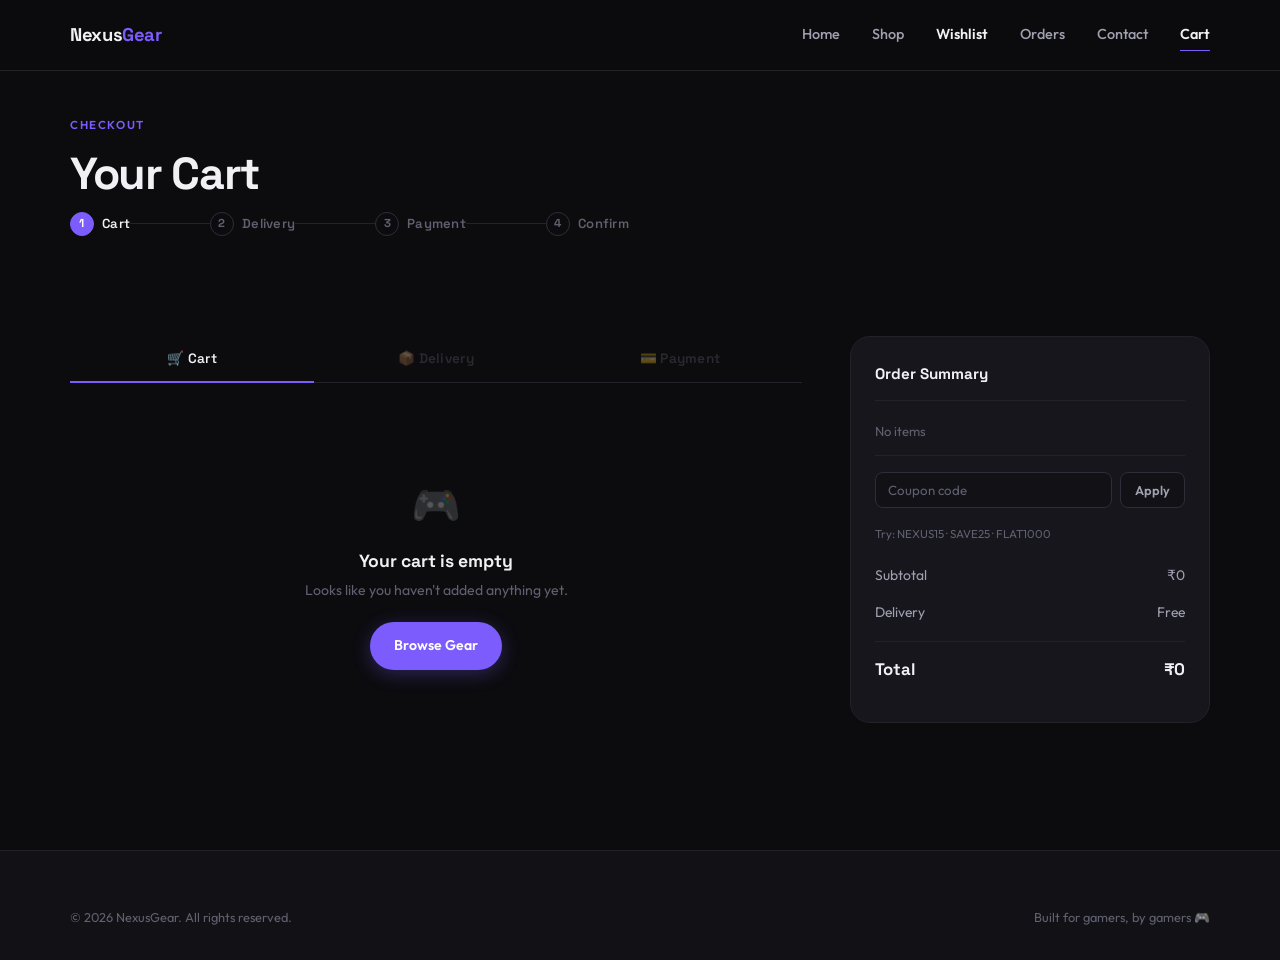
==== commit 49e0fda7: "Add premium wishlist and orders sections, remove about page, and rename peripherals to keyboard & mo" ====
--- a/html/cart.html
+++ b/html/cart.html
@@ -21,7 +21,8 @@
     <nav class="site-nav" id="siteNav">
       <a href="index.html">Home</a>
       <a href="shop.html">Shop</a>
-      <a href="about.html">About</a>
+      <a href="wishlist.html" class="wishlist-link">Wishlist <span class="wish-count" id="wishCount" style="display: none;">0</span></a>
+      <a href="orders.html" class="orders-link">Orders</a>
       <a href="contact.html">Contact</a>
       <a href="cart.html" class="cart-link active">Cart <span class="cart-count" id="cartCount">0</span></a>
     </nav>
--- a/css/style.css
+++ b/css/style.css
@@ -111,6 +111,28 @@
 
 .cart-count {
   background: var(--accent);
+  color: #fff;
+  font-size: 0.7rem;
+  font-weight: 700;
+  min-width: 20px;
+  height: 20px;
+  border-radius: 999px;
+  display: inline-flex;
+  align-items: center;
+  justify-content: center;
+  padding: 0 5px;
+}
+
+.wishlist-link {
+  display: flex;
+  align-items: center;
+  gap: 6px;
+  font-weight: 600 !important;
+  color: var(--ink) !important;
+}
+
+.wish-count {
+  background: var(--accent-3);
   color: #fff;
   font-size: 0.7rem;
   font-weight: 700;
@@ -1682,3 +1704,221 @@
     margin-top: 16px;
   }
 }
+
+/* ── WISHLIST & ORDERS SECTIONS ── */
+
+.wishlist-empty,
+.orders-empty {
+  text-align: center;
+  padding: 60px 40px;
+  background: var(--bg-card);
+  border: 1px solid var(--border);
+  border-radius: var(--radius-lg);
+  max-width: 600px;
+  margin: 40px auto;
+}
+
+.wishlist-empty-icon,
+.orders-empty-icon {
+  font-size: 3rem;
+  margin-bottom: 16px;
+}
+
+.wishlist-empty h3,
+.orders-empty h3 {
+  font-family: var(--font-head);
+  font-size: 1.4rem;
+  margin-bottom: 8px;
+}
+
+.wishlist-empty p,
+.orders-empty p {
+  color: var(--ink-2);
+  font-size: 0.95rem;
+  margin-bottom: 24px;
+}
+
+/* Orders Styles */
+.orders-container {
+  display: flex;
+  flex-direction: column;
+  gap: 28px;
+  padding: 40px 0;
+  max-width: 800px;
+  margin: 0 auto;
+}
+
+.order-card {
+  background: var(--bg-card);
+  border: 1px solid var(--border);
+  border-radius: var(--radius-lg);
+  overflow: hidden;
+  transition: border-color 0.22s var(--ease);
+}
+
+.order-card:hover {
+  border-color: var(--border-light);
+}
+
+.order-card-header {
+  background: var(--bg-alt);
+  padding: 20px 24px;
+  border-bottom: 1px solid var(--border);
+  display: flex;
+  justify-content: space-between;
+  align-items: center;
+  flex-wrap: wrap;
+  gap: 16px;
+}
+
+.order-card-id {
+  font-family: var(--font-head);
+  font-size: 0.95rem;
+  font-weight: 700;
+  color: var(--ink-2);
+}
+
+.order-card-id span {
+  color: var(--accent-2);
+}
+
+.order-card-meta {
+  font-size: 0.8rem;
+  color: var(--ink-3);
+  margin-top: 4px;
+}
+
+.order-status-badge {
+  display: inline-flex;
+  align-items: center;
+  padding: 5px 12px;
+  border-radius: 999px;
+  font-size: 0.75rem;
+  font-weight: 700;
+  letter-spacing: 0.04em;
+  text-transform: uppercase;
+}
+
+.order-status-badge.processing {
+  background: rgba(124, 92, 252, 0.12);
+  color: var(--accent);
+  border: 1px solid rgba(124, 92, 252, 0.25);
+}
+
+.order-status-badge.cancelled {
+  background: rgba(244, 63, 94, 0.12);
+  color: var(--accent-3);
+  border: 1px solid rgba(244, 63, 94, 0.25);
+}
+
+.order-status-badge.delivered {
+  background: rgba(34, 197, 94, 0.12);
+  color: var(--accent-g);
+  border: 1px solid rgba(34, 197, 94, 0.25);
+}
+
+.order-card-total {
+  font-family: var(--font-head);
+  font-size: 0.85rem;
+  color: var(--ink-2);
+}
+
+.order-card-total span {
+  font-size: 1.1rem;
+  font-weight: 700;
+  color: var(--ink);
+}
+
+.order-card-body {
+  padding: 24px;
+}
+
+.order-items-container {
+  display: flex;
+  flex-direction: column;
+  gap: 16px;
+}
+
+.order-item-row {
+  display: flex;
+  justify-content: space-between;
+  align-items: center;
+  padding-bottom: 16px;
+  border-bottom: 1px solid var(--border);
+  gap: 16px;
+}
+
+.order-item-row:last-child {
+  border-bottom: none;
+  padding-bottom: 0;
+}
+
+.order-item-img {
+  width: 56px;
+  height: 56px;
+  object-fit: cover;
+  border-radius: 8px;
+  background: var(--bg-alt);
+  border: 1px solid var(--border);
+}
+
+.order-item-brand {
+  font-size: 0.68rem;
+  font-weight: 600;
+  text-transform: uppercase;
+  color: var(--ink-3);
+  letter-spacing: 0.05em;
+}
+
+.order-item-name {
+  font-family: var(--font-head);
+  font-size: 0.9rem;
+  font-weight: 600;
+  color: var(--ink);
+  margin-top: 2px;
+}
+
+.order-item-qty {
+  font-size: 0.78rem;
+  color: var(--ink-3);
+  margin-top: 4px;
+}
+
+.order-item-subtotal {
+  font-family: var(--font-head);
+  font-size: 0.95rem;
+  font-weight: 700;
+  color: var(--ink);
+}
+
+.order-card-footer {
+  margin-top: 24px;
+  padding-top: 20px;
+  border-top: 1px solid var(--border);
+  display: flex;
+  justify-content: space-between;
+  align-items: center;
+  flex-wrap: wrap;
+  gap: 16px;
+}
+
+.order-est {
+  font-size: 0.85rem;
+  color: var(--ink-2);
+}
+
+.order-est strong {
+  color: var(--ink);
+}
+
+.order-actions-bar {
+  display: flex;
+  gap: 12px;
+}
+
+.wishlist-actions {
+  display: flex;
+  justify-content: flex-end;
+  gap: 12px;
+  margin-bottom: 24px;
+}
